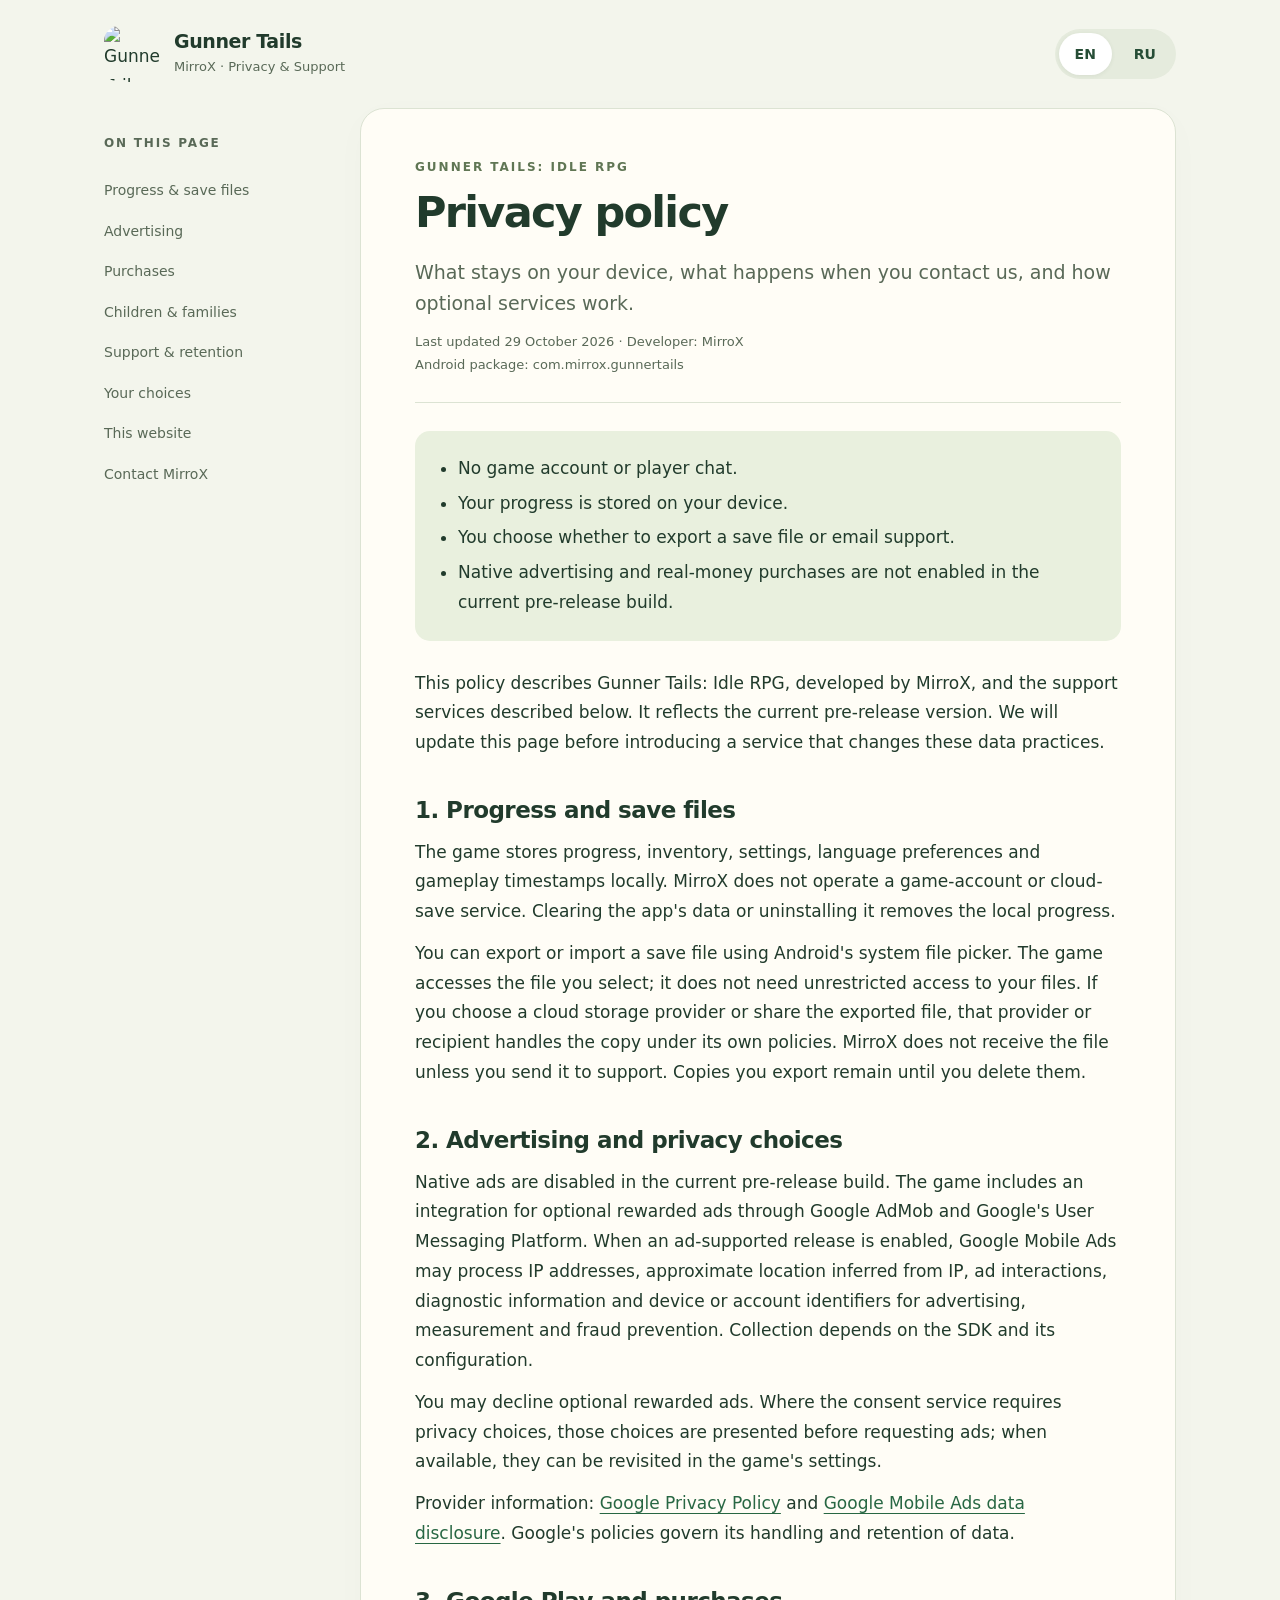
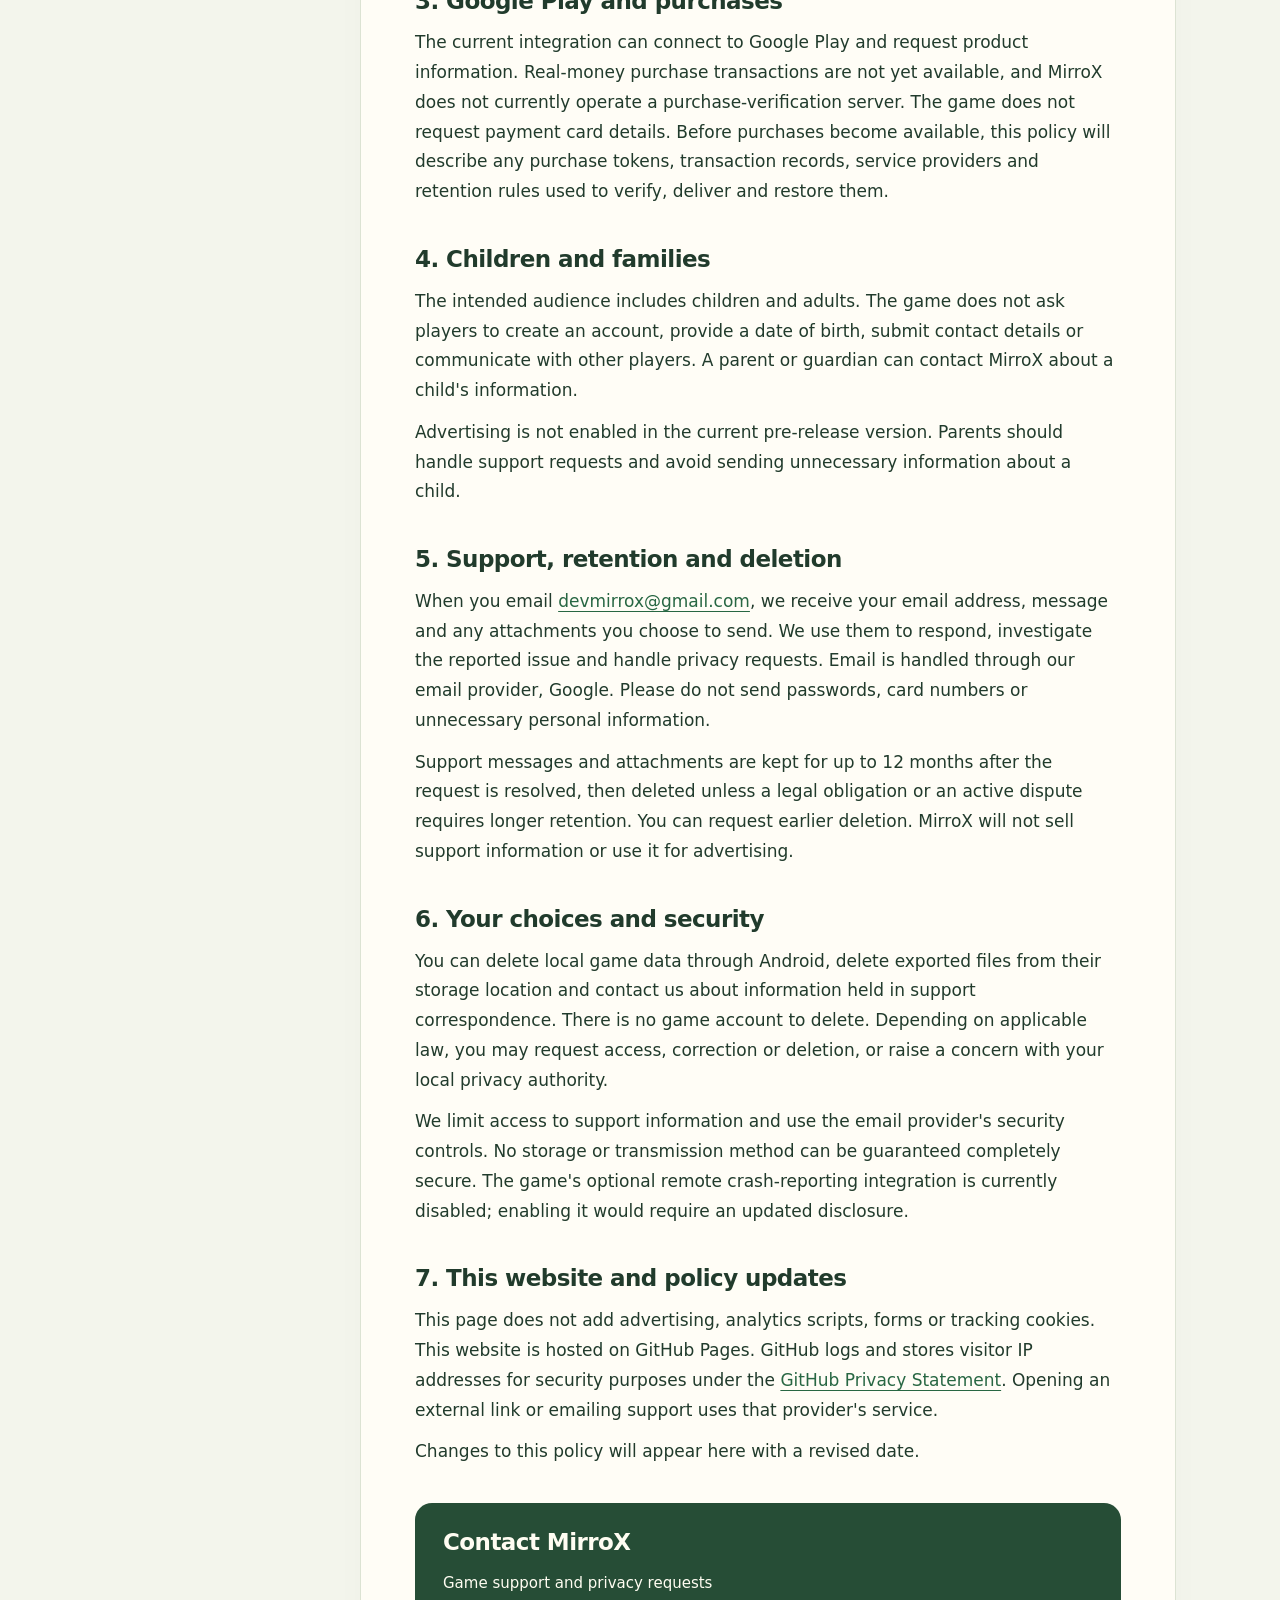
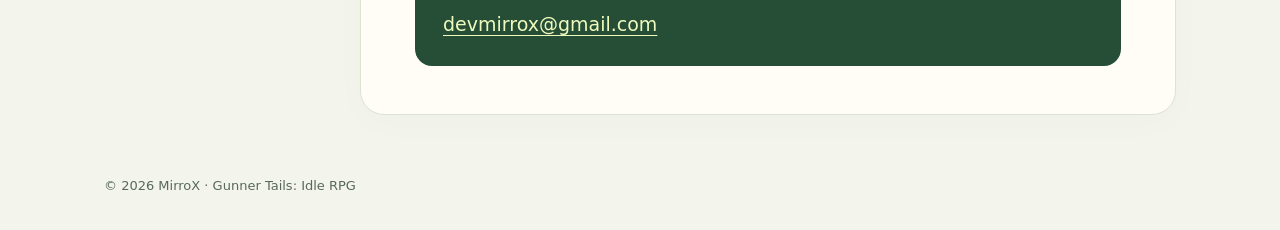
==== index.html @ 0af99afa "Publish privacy page: index.html" ====
<!doctype html>
<html lang="en">
<head>
<meta charset="utf-8"><meta name="viewport" content="width=device-width, initial-scale=1">
<meta name="description" content="Privacy information and support for Gunner Tails: Idle RPG by MirroX.">

<title>Gunner Tails — Privacy & Support</title>
<link rel="icon" href="assets/icon.png">
<style>
:root{color-scheme:light;--ink:#213b2c;--muted:#596957;--paper:#fffdf6;--line:#dce3d3;--green:#264d36;--accent:#e9f0de}*{box-sizing:border-box}html{scroll-behavior:smooth;scroll-padding-top:100px}body{margin:0;background:#f3f5ec;color:var(--ink);font:17px/1.75 system-ui,-apple-system,BlinkMacSystemFont,"Segoe UI",sans-serif}a{color:#286743;text-underline-offset:4px}a:hover{text-decoration-thickness:2px}button,a{touch-action:manipulation}a:focus-visible,button:focus-visible{outline:3px solid #849a3b;outline-offset:5px}.top{max-width:1120px;margin:auto;display:flex;align-items:center;justify-content:space-between;gap:20px;padding:26px 24px}.brand{display:flex;align-items:center;gap:14px;text-decoration:none;color:var(--ink)}.brand img{width:56px;height:56px;border-radius:15px}.brand strong{display:block;font-size:19px;line-height:1.3;letter-spacing:-.4px}.brand small{display:block;color:var(--muted);font-size:13px;margin-top:3px}.languages{display:flex;gap:6px;padding:4px;background:#e5ebdd;border-radius:28px}.languages button{border:0;background:transparent;padding:9px 16px;border-radius:24px;font:600 14px system-ui;color:var(--green);cursor:pointer;min-height:42px}.languages button[aria-pressed=true]{background:white;box-shadow:0 1px 4px #28432a13}.review{width:calc(100% - 48px);max-width:1072px;margin:0 auto 28px;background:#fff3d6;border:1px solid #eadcb3;padding:14px 20px;border-radius:12px;font-size:14px;color:#624d24}.shell{max-width:1120px;margin:0 auto;display:grid;grid-template-columns:220px minmax(0,1fr);gap:36px;padding:0 24px 60px}nav{position:sticky;top:28px;align-self:start;padding-top:25px}nav p{font-size:12px;font-weight:700;letter-spacing:1.8px;color:var(--muted);margin:0 0 16px}nav a{display:block;font-size:14px;text-decoration:none;padding:8px 0;color:var(--muted)}nav a:hover{color:var(--green)}article{background:var(--paper);border:1px solid var(--line);border-radius:24px;padding:48px 54px;box-shadow:0 8px 36px #24492b05}h1{font-size:43px;letter-spacing:-1.7px;line-height:1.13;margin:10px 0 20px;font-weight:740}h2{font-size:23px;letter-spacing:-.55px;line-height:1.3;margin:38px 0 12px}p{margin:12px 0}.eyebrow{color:#607654;font-size:12px;font-weight:750;letter-spacing:2px}.intro{font-size:19px;line-height:1.65;color:var(--muted)}.meta{font-size:13px;color:var(--muted);padding-bottom:25px;margin-bottom:28px;border-bottom:1px solid var(--line)}.summary{padding:18px 23px;border-radius:15px;background:var(--accent);margin:28px 0}.summary ul{padding-left:20px;margin:0}.summary li{margin:5px 0}.release{border-left:3px solid #9daa74;padding:3px 0 3px 18px;color:var(--muted);font-size:15px}ul{padding-left:23px}li{margin:8px 0}.contact{margin-top:36px;background:var(--green);color:#fffdf2;border-radius:17px;padding:25px 28px}.contact h2{color:inherit;margin:0 0 10px}.contact p{font-size:15px}.contact a{color:#effbbd;font-size:19px;overflow-wrap:anywhere}footer{max-width:1120px;margin:auto;padding:0 24px 32px;color:var(--muted);font-size:13px}section[hidden],article[hidden],nav[hidden]{display:none}.skip{position:absolute;top:-90px;left:12px;background:white;padding:12px;z-index:10}.skip:focus{top:12px}@media(max-width:800px){.shell{display:block;max-width:740px}.review{margin:0 24px 22px}nav{display:none}article{padding:35px 30px}h1{font-size:37px}.top{max-width:740px}}@media(max-width:450px){body{font-size:16px}.top{padding:18px;gap:8px}.brand img{width:46px;height:46px;border-radius:12px}.brand strong{font-size:16px}.brand small{font-size:11px}.languages button{padding:8px 11px}.review{margin:0 16px 18px;padding:12px 15px}.shell{padding:0 16px 32px}article{padding:28px 23px;border-radius:19px}h1{font-size:34px}.intro{font-size:17px}h2{font-size:21px}.summary{padding:15px 18px}.contact{padding:22px}.contact a{font-size:17px}}@media(max-width:450px){article[lang=ru] h1{font-size:clamp(22px,7vw,28px);letter-spacing:-1px}.review{width:calc(100% - 32px)}}@media(prefers-reduced-motion:reduce){html{scroll-behavior:auto}}
</style>
</head>
<body>
<a class="skip" href="#policy-en">Skip to privacy policy</a>
<header class="top"><a class="brand" href="#"><img src="assets/icon.png" alt="Gunner Tails raccoon" width="56" height="56"><span><strong>Gunner Tails</strong><small>MirroX · Privacy & Support</small></span></a><div class="languages" aria-label="Language"><button type="button" data-lang="en" aria-pressed="true">EN</button><button type="button" data-lang="ru" aria-pressed="false">RU</button></div></header>

<main class="shell">
<nav id="nav-en" aria-label="On this page"><p>ON THIS PAGE</p><a href="#progress-en">Progress & save files</a><a href="#ads-en">Advertising</a><a href="#purchases-en">Purchases</a><a href="#children-en">Children & families</a><a href="#support-en">Support & retention</a><a href="#choices-en">Your choices</a><a href="#website-en">This website</a><a href="#contact-en">Contact MirroX</a></nav>
<article id="policy-en" lang="en"><div class="eyebrow">GUNNER TAILS: IDLE RPG</div><h1>Privacy policy</h1><p class="intro">What stays on your device, what happens when you contact us, and how optional services work.</p><p class="meta">Last updated 29 October 2026 · Developer: MirroX<br>Android package: com.mirrox.gunnertails</p>
<div class="summary"><ul><li>No game account or player chat.</li><li>Your progress is stored on your device.</li><li>You choose whether to export a save file or email support.</li><li>Native advertising and real-money purchases are not enabled in the current pre-release build.</li></ul></div>
<p>This policy describes Gunner Tails: Idle RPG, developed by MirroX, and the support services described below. It reflects the current pre-release version. We will update this page before introducing a service that changes these data practices.</p>
<h2 id="progress-en">1. Progress and save files</h2><p>The game stores progress, inventory, settings, language preferences and gameplay timestamps locally. MirroX does not operate a game-account or cloud-save service. Clearing the app's data or uninstalling it removes the local progress.</p><p>You can export or import a save file using Android's system file picker. The game accesses the file you select; it does not need unrestricted access to your files. If you choose a cloud storage provider or share the exported file, that provider or recipient handles the copy under its own policies. MirroX does not receive the file unless you send it to support. Copies you export remain until you delete them.</p>
<h2 id="ads-en">2. Advertising and privacy choices</h2><p>Native ads are disabled in the current pre-release build. The game includes an integration for optional rewarded ads through Google AdMob and Google's User Messaging Platform. When an ad-supported release is enabled, Google Mobile Ads may process IP addresses, approximate location inferred from IP, ad interactions, diagnostic information and device or account identifiers for advertising, measurement and fraud prevention. Collection depends on the SDK and its configuration.</p><p>You may decline optional rewarded ads. Where the consent service requires privacy choices, those choices are presented before requesting ads; when available, they can be revisited in the game's settings.</p><p>Provider information: <a href="https://policies.google.com/privacy" rel="noopener">Google Privacy Policy</a> and <a href="https://developers.google.com/admob/android/privacy/play-data-disclosure" rel="noopener">Google Mobile Ads data disclosure</a>. Google's policies govern its handling and retention of data.</p>
<h2 id="purchases-en">3. Google Play and purchases</h2><p>The current integration can connect to Google Play and request product information. Real-money purchase transactions are not yet available, and MirroX does not currently operate a purchase-verification server. The game does not request payment card details. Before purchases become available, this policy will describe any purchase tokens, transaction records, service providers and retention rules used to verify, deliver and restore them.</p>
<h2 id="children-en">4. Children and families</h2><p>The intended audience includes children and adults. The game does not ask players to create an account, provide a date of birth, submit contact details or communicate with other players. A parent or guardian can contact MirroX about a child's information.</p><p>Advertising is not enabled in the current pre-release version. Parents should handle support requests and avoid sending unnecessary information about a child.</p>
<h2 id="support-en">5. Support, retention and deletion</h2><p>When you email <a href="mailto:devmirrox@gmail.com">devmirrox@gmail.com</a>, we receive your email address, message and any attachments you choose to send. We use them to respond, investigate the reported issue and handle privacy requests. Email is handled through our email provider, Google. Please do not send passwords, card numbers or unnecessary personal information.</p><p>Support messages and attachments are kept for up to 12 months after the request is resolved, then deleted unless a legal obligation or an active dispute requires longer retention. You can request earlier deletion. MirroX will not sell support information or use it for advertising.</p>
<h2 id="choices-en">6. Your choices and security</h2><p>You can delete local game data through Android, delete exported files from their storage location and contact us about information held in support correspondence. There is no game account to delete. Depending on applicable law, you may request access, correction or deletion, or raise a concern with your local privacy authority.</p><p>We limit access to support information and use the email provider's security controls. No storage or transmission method can be guaranteed completely secure. The game's optional remote crash-reporting integration is currently disabled; enabling it would require an updated disclosure.</p>
<h2 id="website-en">7. This website and policy updates</h2><p>This page does not add advertising, analytics scripts, forms or tracking cookies. This website is hosted on GitHub Pages. GitHub logs and stores visitor IP addresses for security purposes under the <a href="https://docs.github.com/en/site-policy/privacy-policies/github-general-privacy-statement">GitHub Privacy Statement</a>. Opening an external link or emailing support uses that provider's service.</p><p>Changes to this policy will appear here with a revised date.</p>
<div class="contact" id="contact-en"><h2>Contact MirroX</h2><p>Game support and privacy requests</p><a href="mailto:devmirrox@gmail.com">devmirrox@gmail.com</a></div></article>
<nav id="nav-ru" aria-label="На этой странице" hidden><p>НА ЭТОЙ СТРАНИЦЕ</p><a href="#progress-ru">Прогресс и файлы</a><a href="#ads-ru">Реклама</a><a href="#purchases-ru">Покупки</a><a href="#children-ru">Дети и семьи</a><a href="#support-ru">Обращения и хранение</a><a href="#choices-ru">Ваш выбор</a><a href="#website-ru">Этот сайт</a><a href="#contact-ru">Связаться с MirroX</a></nav>
<article id="policy-ru" lang="ru" hidden><div class="eyebrow">GUNNER TAILS: IDLE RPG</div><h1>Конфиденциальность</h1><p class="intro">Что остаётся на устройстве, как мы обрабатываем обращения и как работают дополнительные сервисы.</p><p class="meta">Обновлено 29 октября 2026 года · Разработчик: MirroX<br>Пакет Android: com.mirrox.gunnertails</p>
<div class="summary"><ul><li>В игре нет аккаунтов и чата между игроками.</li><li>Прогресс хранится на вашем устройстве.</li><li>Выгрузка сохранения и письмо в поддержку — ваш выбор.</li><li>В текущей предрелизной сборке настоящая реклама и покупки за деньги выключены.</li></ul></div>
<p>Эта политика описывает Gunner Tails: Idle RPG от MirroX и работу поддержки. Текст соответствует текущей предрелизной версии. Перед включением сервиса, меняющего обработку данных, мы обновим эту страницу.</p>
<h2 id="progress-ru">1. Прогресс и файлы сохранения</h2><p>Прогресс, инвентарь, настройки, язык и игровые отметки времени хранятся локально. У MirroX нет сервиса игровых аккаунтов или облачных сохранений. Очистка данных приложения или его удаление удаляет локальный прогресс.</p><p>Выгрузка и загрузка сохранения используют системный выбор файла Android. Игра получает доступ к выбранному файлу, а не ко всем файлам устройства. Если вы выберете облачное хранилище или отправите файл другому человеку, обработка этой копии зависит от выбранного сервиса или получателя. MirroX не получает файл, пока вы сами не пришлёте его в поддержку. Выгруженные копии остаются до их удаления вами.</p>
<h2 id="ads-ru">2. Реклама и настройки конфиденциальности</h2><p>Настоящая реклама в текущей предрелизной сборке выключена. В игру встроена интеграция добровольной рекламы за награды Google AdMob и сервиса согласия Google UMP. После включения рекламного выпуска Google Mobile Ads может обрабатывать IP-адрес, приблизительное местоположение по IP, взаимодействия с рекламой, диагностику и идентификаторы устройства или аккаунта для показа и измерения рекламы и противодействия мошенничеству. Состав данных зависит от SDK и его настроек.</p><p>От добровольного просмотра можно отказаться. Когда сервис согласия требует выбора, он предоставляется до запросов рекламы; доступные настройки можно повторно открыть в игре.</p><p>Подробности: <a href="https://policies.google.com/privacy">политика Google</a> и <a href="https://developers.google.com/admob/android/privacy/play-data-disclosure">сведения о данных Google Mobile Ads</a>. Google определяет собственные правила обработки и хранения.</p>
<h2 id="purchases-ru">3. Google Play и покупки</h2><p>Текущая интеграция может подключаться к Google Play и запрашивать сведения о товарах. Покупки за реальные деньги ещё недоступны; сервер проверки покупок MirroX сейчас не работает. Игра не запрашивает реквизиты банковской карты. До включения покупок политика будет дополнена сведениями о токенах, записях операций, поставщиках услуг и сроках хранения, необходимых для проверки, выдачи и восстановления покупок.</p>
<h2 id="children-ru">4. Дети и семьи</h2><p>Предполагаемая аудитория включает детей и взрослых. Игра не предлагает создать аккаунт, указать дату рождения или контакты и не позволяет общаться с другими игроками. Родитель или опекун может обратиться в MirroX по поводу данных ребёнка.</p><p>В текущей предрелизной версии реклама выключена. Обращаться в поддержку рекомендуется родителям, без лишних сведений о ребёнке.</p>
<h2 id="support-ru">5. Поддержка, хранение и удаление</h2><p>Когда вы пишете на <a href="mailto:devmirrox@gmail.com">devmirrox@gmail.com</a>, мы получаем адрес отправителя, сообщение и выбранные вами вложения. Они нужны для ответа, разбора проблемы и запросов о конфиденциальности. Почту обслуживает Google. Не присылайте пароли, номера карт и ненужные персональные данные.</p><p>Мы храним письма и вложения до 12 месяцев после решения вопроса, затем удаляем, если закон или действующий спор не требуют более длительного хранения. Можно запросить удаление раньше. MirroX не будет продавать данные обращений и использовать их для рекламы.</p>
<h2 id="choices-ru">6. Ваш выбор и безопасность</h2><p>Локальные данные можно удалить средствами Android, выгруженные файлы — из выбранного хранилища. По поводу сведений в переписке обращайтесь в поддержку. Игровых аккаунтов для удаления нет. В зависимости от применимого закона можно запросить доступ, исправление, удаление данных или обратиться в местный орган защиты данных.</p><p>Мы ограничиваем доступ к переписке поддержки и используем средства безопасности почтового провайдера. Полная безопасность хранения и передачи не может быть гарантирована. Интеграция удалённой диагностики сбоев сейчас выключена; перед её включением потребуется обновить сведения о данных.</p>
<h2 id="website-ru">7. Сайт и обновления политики</h2><p>На этой странице нет добавленных нами рекламных или аналитических скриптов, форм и отслеживающих cookies. Сайт размещён на GitHub Pages. GitHub регистрирует и хранит IP-адреса посетителей в целях безопасности согласно <a href="https://docs.github.com/en/site-policy/privacy-policies/github-general-privacy-statement">политике конфиденциальности GitHub</a>. Внешние ссылки и отправка письма используют сервис соответствующего поставщика.</p><p>Изменения политики будут опубликованы здесь с новой датой.</p>
<div class="contact" id="contact-ru"><h2>Связаться с MirroX</h2><p>Поддержка игры и запросы о конфиденциальности</p><a href="mailto:devmirrox@gmail.com">devmirrox@gmail.com</a></div></article>
</main><footer>© 2026 MirroX · Gunner Tails: Idle RPG</footer>
<script>
const langButtons=document.querySelectorAll('[data-lang]');
function language(lang){document.documentElement.lang=lang;for(const code of ['en','ru']){document.getElementById('policy-'+code).hidden=code!==lang;document.getElementById('nav-'+code).hidden=code!==lang;}langButtons.forEach(b=>b.setAttribute('aria-pressed',String(b.dataset.lang===lang)));const skip=document.querySelector('.skip');skip.href='#policy-'+lang;skip.textContent=lang==='ru'?'Перейти к политике':'Skip to privacy policy';}
langButtons.forEach(b=>b.addEventListener('click',()=>{language(b.dataset.lang);history.replaceState(null,'','#'+b.dataset.lang);}));const initialAnchor=location.hash.slice(1);if(initialAnchor==='ru'||initialAnchor.endsWith('-ru'))language('ru');const initialTarget=document.getElementById(initialAnchor);if(initialTarget)initialTarget.scrollIntoView();
</script>
</body></html>
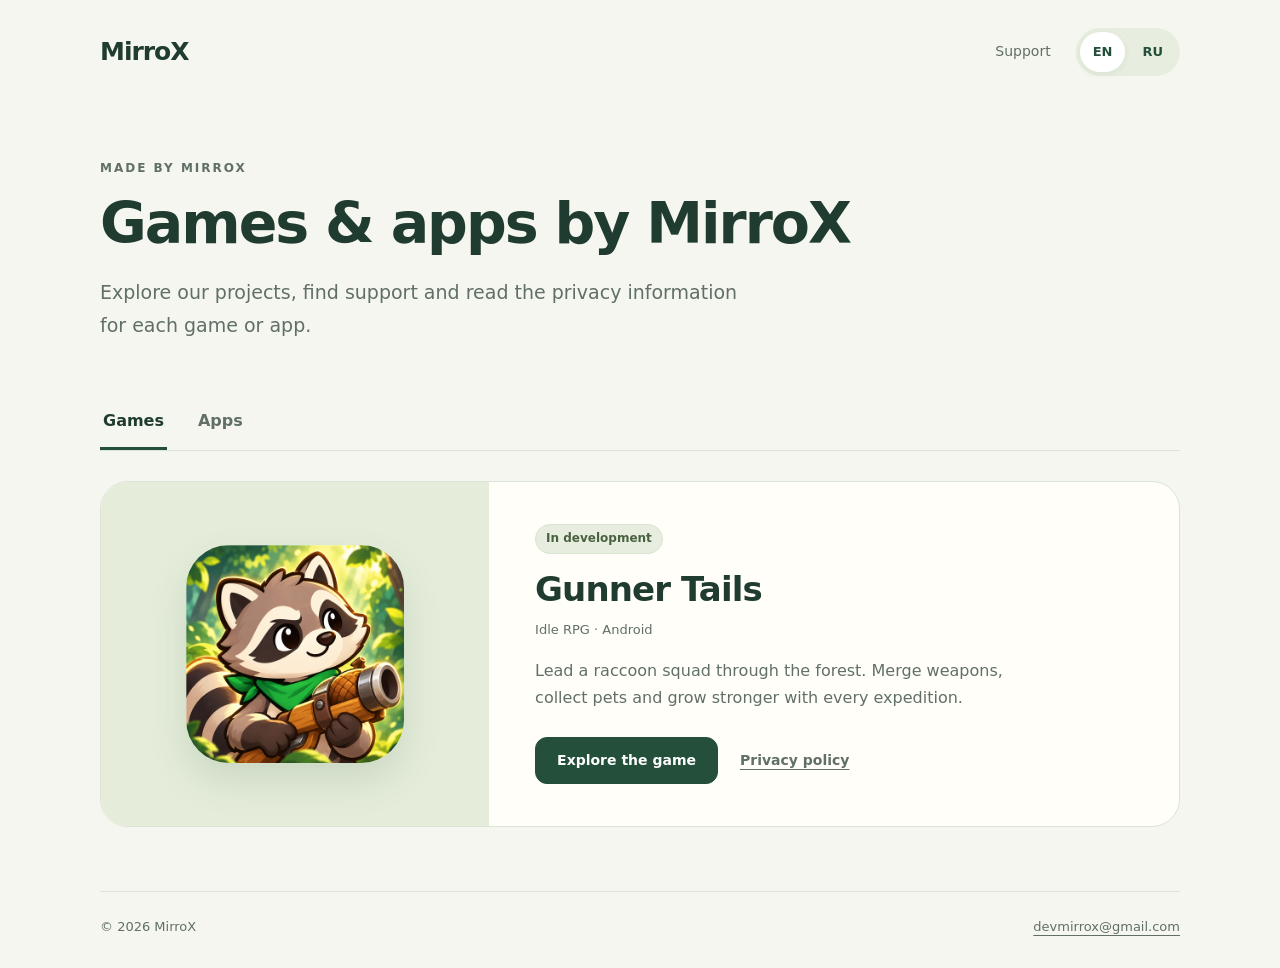
==== commit 7918b92e: "Add MirroX games and apps catalog with dedicated Gunner Tails privacy policy" ====
--- a/index.html
+++ b/index.html
@@ -1,48 +1,9 @@
 <!doctype html>
-<html lang="en">
-<head>
-<meta charset="utf-8"><meta name="viewport" content="width=device-width, initial-scale=1">
-<meta name="description" content="Privacy information and support for Gunner Tails: Idle RPG by MirroX.">
-
-<title>Gunner Tails — Privacy & Support</title>
-<link rel="icon" href="assets/icon.png">
-<style>
-:root{color-scheme:light;--ink:#213b2c;--muted:#596957;--paper:#fffdf6;--line:#dce3d3;--green:#264d36;--accent:#e9f0de}*{box-sizing:border-box}html{scroll-behavior:smooth;scroll-padding-top:100px}body{margin:0;background:#f3f5ec;color:var(--ink);font:17px/1.75 system-ui,-apple-system,BlinkMacSystemFont,"Segoe UI",sans-serif}a{color:#286743;text-underline-offset:4px}a:hover{text-decoration-thickness:2px}button,a{touch-action:manipulation}a:focus-visible,button:focus-visible{outline:3px solid #849a3b;outline-offset:5px}.top{max-width:1120px;margin:auto;display:flex;align-items:center;justify-content:space-between;gap:20px;padding:26px 24px}.brand{display:flex;align-items:center;gap:14px;text-decoration:none;color:var(--ink)}.brand img{width:56px;height:56px;border-radius:15px}.brand strong{display:block;font-size:19px;line-height:1.3;letter-spacing:-.4px}.brand small{display:block;color:var(--muted);font-size:13px;margin-top:3px}.languages{display:flex;gap:6px;padding:4px;background:#e5ebdd;border-radius:28px}.languages button{border:0;background:transparent;padding:9px 16px;border-radius:24px;font:600 14px system-ui;color:var(--green);cursor:pointer;min-height:42px}.languages button[aria-pressed=true]{background:white;box-shadow:0 1px 4px #28432a13}.review{width:calc(100% - 48px);max-width:1072px;margin:0 auto 28px;background:#fff3d6;border:1px solid #eadcb3;padding:14px 20px;border-radius:12px;font-size:14px;color:#624d24}.shell{max-width:1120px;margin:0 auto;display:grid;grid-template-columns:220px minmax(0,1fr);gap:36px;padding:0 24px 60px}nav{position:sticky;top:28px;align-self:start;padding-top:25px}nav p{font-size:12px;font-weight:700;letter-spacing:1.8px;color:var(--muted);margin:0 0 16px}nav a{display:block;font-size:14px;text-decoration:none;padding:8px 0;color:var(--muted)}nav a:hover{color:var(--green)}article{background:var(--paper);border:1px solid var(--line);border-radius:24px;padding:48px 54px;box-shadow:0 8px 36px #24492b05}h1{font-size:43px;letter-spacing:-1.7px;line-height:1.13;margin:10px 0 20px;font-weight:740}h2{font-size:23px;letter-spacing:-.55px;line-height:1.3;margin:38px 0 12px}p{margin:12px 0}.eyebrow{color:#607654;font-size:12px;font-weight:750;letter-spacing:2px}.intro{font-size:19px;line-height:1.65;color:var(--muted)}.meta{font-size:13px;color:var(--muted);padding-bottom:25px;margin-bottom:28px;border-bottom:1px solid var(--line)}.summary{padding:18px 23px;border-radius:15px;background:var(--accent);margin:28px 0}.summary ul{padding-left:20px;margin:0}.summary li{margin:5px 0}.release{border-left:3px solid #9daa74;padding:3px 0 3px 18px;color:var(--muted);font-size:15px}ul{padding-left:23px}li{margin:8px 0}.contact{margin-top:36px;background:var(--green);color:#fffdf2;border-radius:17px;padding:25px 28px}.contact h2{color:inherit;margin:0 0 10px}.contact p{font-size:15px}.contact a{color:#effbbd;font-size:19px;overflow-wrap:anywhere}footer{max-width:1120px;margin:auto;padding:0 24px 32px;color:var(--muted);font-size:13px}section[hidden],article[hidden],nav[hidden]{display:none}.skip{position:absolute;top:-90px;left:12px;background:white;padding:12px;z-index:10}.skip:focus{top:12px}@media(max-width:800px){.shell{display:block;max-width:740px}.review{margin:0 24px 22px}nav{display:none}article{padding:35px 30px}h1{font-size:37px}.top{max-width:740px}}@media(max-width:450px){body{font-size:16px}.top{padding:18px;gap:8px}.brand img{width:46px;height:46px;border-radius:12px}.brand strong{font-size:16px}.brand small{font-size:11px}.languages button{padding:8px 11px}.review{margin:0 16px 18px;padding:12px 15px}.shell{padding:0 16px 32px}article{padding:28px 23px;border-radius:19px}h1{font-size:34px}.intro{font-size:17px}h2{font-size:21px}.summary{padding:15px 18px}.contact{padding:22px}.contact a{font-size:17px}}@media(max-width:450px){article[lang=ru] h1{font-size:clamp(22px,7vw,28px);letter-spacing:-1px}.review{width:calc(100% - 32px)}}@media(prefers-reduced-motion:reduce){html{scroll-behavior:auto}}
-</style>
-</head>
-<body>
-<a class="skip" href="#policy-en">Skip to privacy policy</a>
-<header class="top"><a class="brand" href="#"><img src="assets/icon.png" alt="Gunner Tails raccoon" width="56" height="56"><span><strong>Gunner Tails</strong><small>MirroX · Privacy & Support</small></span></a><div class="languages" aria-label="Language"><button type="button" data-lang="en" aria-pressed="true">EN</button><button type="button" data-lang="ru" aria-pressed="false">RU</button></div></header>
-
-<main class="shell">
-<nav id="nav-en" aria-label="On this page"><p>ON THIS PAGE</p><a href="#progress-en">Progress & save files</a><a href="#ads-en">Advertising</a><a href="#purchases-en">Purchases</a><a href="#children-en">Children & families</a><a href="#support-en">Support & retention</a><a href="#choices-en">Your choices</a><a href="#website-en">This website</a><a href="#contact-en">Contact MirroX</a></nav>
-<article id="policy-en" lang="en"><div class="eyebrow">GUNNER TAILS: IDLE RPG</div><h1>Privacy policy</h1><p class="intro">What stays on your device, what happens when you contact us, and how optional services work.</p><p class="meta">Last updated 29 October 2026 · Developer: MirroX<br>Android package: com.mirrox.gunnertails</p>
-<div class="summary"><ul><li>No game account or player chat.</li><li>Your progress is stored on your device.</li><li>You choose whether to export a save file or email support.</li><li>Native advertising and real-money purchases are not enabled in the current pre-release build.</li></ul></div>
-<p>This policy describes Gunner Tails: Idle RPG, developed by MirroX, and the support services described below. It reflects the current pre-release version. We will update this page before introducing a service that changes these data practices.</p>
-<h2 id="progress-en">1. Progress and save files</h2><p>The game stores progress, inventory, settings, language preferences and gameplay timestamps locally. MirroX does not operate a game-account or cloud-save service. Clearing the app's data or uninstalling it removes the local progress.</p><p>You can export or import a save file using Android's system file picker. The game accesses the file you select; it does not need unrestricted access to your files. If you choose a cloud storage provider or share the exported file, that provider or recipient handles the copy under its own policies. MirroX does not receive the file unless you send it to support. Copies you export remain until you delete them.</p>
-<h2 id="ads-en">2. Advertising and privacy choices</h2><p>Native ads are disabled in the current pre-release build. The game includes an integration for optional rewarded ads through Google AdMob and Google's User Messaging Platform. When an ad-supported release is enabled, Google Mobile Ads may process IP addresses, approximate location inferred from IP, ad interactions, diagnostic information and device or account identifiers for advertising, measurement and fraud prevention. Collection depends on the SDK and its configuration.</p><p>You may decline optional rewarded ads. Where the consent service requires privacy choices, those choices are presented before requesting ads; when available, they can be revisited in the game's settings.</p><p>Provider information: <a href="https://policies.google.com/privacy" rel="noopener">Google Privacy Policy</a> and <a href="https://developers.google.com/admob/android/privacy/play-data-disclosure" rel="noopener">Google Mobile Ads data disclosure</a>. Google's policies govern its handling and retention of data.</p>
-<h2 id="purchases-en">3. Google Play and purchases</h2><p>The current integration can connect to Google Play and request product information. Real-money purchase transactions are not yet available, and MirroX does not currently operate a purchase-verification server. The game does not request payment card details. Before purchases become available, this policy will describe any purchase tokens, transaction records, service providers and retention rules used to verify, deliver and restore them.</p>
-<h2 id="children-en">4. Children and families</h2><p>The intended audience includes children and adults. The game does not ask players to create an account, provide a date of birth, submit contact details or communicate with other players. A parent or guardian can contact MirroX about a child's information.</p><p>Advertising is not enabled in the current pre-release version. Parents should handle support requests and avoid sending unnecessary information about a child.</p>
-<h2 id="support-en">5. Support, retention and deletion</h2><p>When you email <a href="mailto:devmirrox@gmail.com">devmirrox@gmail.com</a>, we receive your email address, message and any attachments you choose to send. We use them to respond, investigate the reported issue and handle privacy requests. Email is handled through our email provider, Google. Please do not send passwords, card numbers or unnecessary personal information.</p><p>Support messages and attachments are kept for up to 12 months after the request is resolved, then deleted unless a legal obligation or an active dispute requires longer retention. You can request earlier deletion. MirroX will not sell support information or use it for advertising.</p>
-<h2 id="choices-en">6. Your choices and security</h2><p>You can delete local game data through Android, delete exported files from their storage location and contact us about information held in support correspondence. There is no game account to delete. Depending on applicable law, you may request access, correction or deletion, or raise a concern with your local privacy authority.</p><p>We limit access to support information and use the email provider's security controls. No storage or transmission method can be guaranteed completely secure. The game's optional remote crash-reporting integration is currently disabled; enabling it would require an updated disclosure.</p>
-<h2 id="website-en">7. This website and policy updates</h2><p>This page does not add advertising, analytics scripts, forms or tracking cookies. This website is hosted on GitHub Pages. GitHub logs and stores visitor IP addresses for security purposes under the <a href="https://docs.github.com/en/site-policy/privacy-policies/github-general-privacy-statement">GitHub Privacy Statement</a>. Opening an external link or emailing support uses that provider's service.</p><p>Changes to this policy will appear here with a revised date.</p>
-<div class="contact" id="contact-en"><h2>Contact MirroX</h2><p>Game support and privacy requests</p><a href="mailto:devmirrox@gmail.com">devmirrox@gmail.com</a></div></article>
-<nav id="nav-ru" aria-label="На этой странице" hidden><p>НА ЭТОЙ СТРАНИЦЕ</p><a href="#progress-ru">Прогресс и файлы</a><a href="#ads-ru">Реклама</a><a href="#purchases-ru">Покупки</a><a href="#children-ru">Дети и семьи</a><a href="#support-ru">Обращения и хранение</a><a href="#choices-ru">Ваш выбор</a><a href="#website-ru">Этот сайт</a><a href="#contact-ru">Связаться с MirroX</a></nav>
-<article id="policy-ru" lang="ru" hidden><div class="eyebrow">GUNNER TAILS: IDLE RPG</div><h1>Конфиденциальность</h1><p class="intro">Что остаётся на устройстве, как мы обрабатываем обращения и как работают дополнительные сервисы.</p><p class="meta">Обновлено 29 октября 2026 года · Разработчик: MirroX<br>Пакет Android: com.mirrox.gunnertails</p>
-<div class="summary"><ul><li>В игре нет аккаунтов и чата между игроками.</li><li>Прогресс хранится на вашем устройстве.</li><li>Выгрузка сохранения и письмо в поддержку — ваш выбор.</li><li>В текущей предрелизной сборке настоящая реклама и покупки за деньги выключены.</li></ul></div>
-<p>Эта политика описывает Gunner Tails: Idle RPG от MirroX и работу поддержки. Текст соответствует текущей предрелизной версии. Перед включением сервиса, меняющего обработку данных, мы обновим эту страницу.</p>
-<h2 id="progress-ru">1. Прогресс и файлы сохранения</h2><p>Прогресс, инвентарь, настройки, язык и игровые отметки времени хранятся локально. У MirroX нет сервиса игровых аккаунтов или облачных сохранений. Очистка данных приложения или его удаление удаляет локальный прогресс.</p><p>Выгрузка и загрузка сохранения используют системный выбор файла Android. Игра получает доступ к выбранному файлу, а не ко всем файлам устройства. Если вы выберете облачное хранилище или отправите файл другому человеку, обработка этой копии зависит от выбранного сервиса или получателя. MirroX не получает файл, пока вы сами не пришлёте его в поддержку. Выгруженные копии остаются до их удаления вами.</p>
-<h2 id="ads-ru">2. Реклама и настройки конфиденциальности</h2><p>Настоящая реклама в текущей предрелизной сборке выключена. В игру встроена интеграция добровольной рекламы за награды Google AdMob и сервиса согласия Google UMP. После включения рекламного выпуска Google Mobile Ads может обрабатывать IP-адрес, приблизительное местоположение по IP, взаимодействия с рекламой, диагностику и идентификаторы устройства или аккаунта для показа и измерения рекламы и противодействия мошенничеству. Состав данных зависит от SDK и его настроек.</p><p>От добровольного просмотра можно отказаться. Когда сервис согласия требует выбора, он предоставляется до запросов рекламы; доступные настройки можно повторно открыть в игре.</p><p>Подробности: <a href="https://policies.google.com/privacy">политика Google</a> и <a href="https://developers.google.com/admob/android/privacy/play-data-disclosure">сведения о данных Google Mobile Ads</a>. Google определяет собственные правила обработки и хранения.</p>
-<h2 id="purchases-ru">3. Google Play и покупки</h2><p>Текущая интеграция может подключаться к Google Play и запрашивать сведения о товарах. Покупки за реальные деньги ещё недоступны; сервер проверки покупок MirroX сейчас не работает. Игра не запрашивает реквизиты банковской карты. До включения покупок политика будет дополнена сведениями о токенах, записях операций, поставщиках услуг и сроках хранения, необходимых для проверки, выдачи и восстановления покупок.</p>
-<h2 id="children-ru">4. Дети и семьи</h2><p>Предполагаемая аудитория включает детей и взрослых. Игра не предлагает создать аккаунт, указать дату рождения или контакты и не позволяет общаться с другими игроками. Родитель или опекун может обратиться в MirroX по поводу данных ребёнка.</p><p>В текущей предрелизной версии реклама выключена. Обращаться в поддержку рекомендуется родителям, без лишних сведений о ребёнке.</p>
-<h2 id="support-ru">5. Поддержка, хранение и удаление</h2><p>Когда вы пишете на <a href="mailto:devmirrox@gmail.com">devmirrox@gmail.com</a>, мы получаем адрес отправителя, сообщение и выбранные вами вложения. Они нужны для ответа, разбора проблемы и запросов о конфиденциальности. Почту обслуживает Google. Не присылайте пароли, номера карт и ненужные персональные данные.</p><p>Мы храним письма и вложения до 12 месяцев после решения вопроса, затем удаляем, если закон или действующий спор не требуют более длительного хранения. Можно запросить удаление раньше. MirroX не будет продавать данные обращений и использовать их для рекламы.</p>
-<h2 id="choices-ru">6. Ваш выбор и безопасность</h2><p>Локальные данные можно удалить средствами Android, выгруженные файлы — из выбранного хранилища. По поводу сведений в переписке обращайтесь в поддержку. Игровых аккаунтов для удаления нет. В зависимости от применимого закона можно запросить доступ, исправление, удаление данных или обратиться в местный орган защиты данных.</p><p>Мы ограничиваем доступ к переписке поддержки и используем средства безопасности почтового провайдера. Полная безопасность хранения и передачи не может быть гарантирована. Интеграция удалённой диагностики сбоев сейчас выключена; перед её включением потребуется обновить сведения о данных.</p>
-<h2 id="website-ru">7. Сайт и обновления политики</h2><p>На этой странице нет добавленных нами рекламных или аналитических скриптов, форм и отслеживающих cookies. Сайт размещён на GitHub Pages. GitHub регистрирует и хранит IP-адреса посетителей в целях безопасности согласно <a href="https://docs.github.com/en/site-policy/privacy-policies/github-general-privacy-statement">политике конфиденциальности GitHub</a>. Внешние ссылки и отправка письма используют сервис соответствующего поставщика.</p><p>Изменения политики будут опубликованы здесь с новой датой.</p>
-<div class="contact" id="contact-ru"><h2>Связаться с MirroX</h2><p>Поддержка игры и запросы о конфиденциальности</p><a href="mailto:devmirrox@gmail.com">devmirrox@gmail.com</a></div></article>
-</main><footer>© 2026 MirroX · Gunner Tails: Idle RPG</footer>
-<script>
-const langButtons=document.querySelectorAll('[data-lang]');
-function language(lang){document.documentElement.lang=lang;for(const code of ['en','ru']){document.getElementById('policy-'+code).hidden=code!==lang;document.getElementById('nav-'+code).hidden=code!==lang;}langButtons.forEach(b=>b.setAttribute('aria-pressed',String(b.dataset.lang===lang)));const skip=document.querySelector('.skip');skip.href='#policy-'+lang;skip.textContent=lang==='ru'?'Перейти к политике':'Skip to privacy policy';}
-langButtons.forEach(b=>b.addEventListener('click',()=>{language(b.dataset.lang);history.replaceState(null,'','#'+b.dataset.lang);}));const initialAnchor=location.hash.slice(1);if(initialAnchor==='ru'||initialAnchor.endsWith('-ru'))language('ru');const initialTarget=document.getElementById(initialAnchor);if(initialTarget)initialTarget.scrollIntoView();
-</script>
-</body></html>+<html lang="en"><head><meta charset="utf-8"><meta name="viewport" content="width=device-width, initial-scale=1"><meta name="description" content="Games and apps by MirroX. Explore Gunner Tails, find support and read privacy information."><title>MirroX — Games & Apps</title><link rel="stylesheet" href="assets/site.css"></head>
+<body data-page="home"><a class="skip" href="#main" data-en="Skip to content" data-ru="Перейти к содержимому">Skip to content</a>
+<header class="top"><a class="wordmark" href="./" data-local>MirroX</a><div class="header-right"><a class="header-link" href="mailto:devmirrox@gmail.com" data-en="Support" data-ru="Поддержка">Support</a><div class="languages" aria-label="Language"><button type="button" data-lang="en" aria-pressed="true">EN</button><button type="button" data-lang="ru" aria-pressed="false">RU</button></div></div></header>
+<main id="main" class="wrap"><section class="hero"><p class="eyebrow" data-en="Made by MirroX" data-ru="От MirroX">Made by MirroX</p><h1 data-en="Games & apps by MirroX" data-ru="Игры и приложения MirroX">Games & apps by MirroX</h1><p class="lead" data-en="Explore our projects, find support and read the privacy information for each game or app." data-ru="Знакомьтесь с нашими проектами, обращайтесь в поддержку и находите политику конфиденциальности нужной игры или приложения.">Explore our projects, find support and read the privacy information for each game or app.</p></section>
+<div class="tabs" role="tablist" aria-label="Projects"><button id="tab-games" role="tab" data-tab="games" aria-selected="true" aria-controls="games" data-en="Games" data-ru="Игры">Games</button><button id="tab-apps" role="tab" data-tab="apps" aria-selected="false" aria-controls="apps" tabindex="-1" data-en="Apps" data-ru="Приложения">Apps</button></div>
+<section class="panel" id="games" role="tabpanel" aria-labelledby="tab-games"><article class="game-card"><div class="game-art"><img src="assets/icon.png" width="512" height="512" alt="Gunner Tails"></div><div class="game-copy"><span class="status" data-en="In development" data-ru="В разработке">In development</span><h2>Gunner Tails</h2><p class="genre">Idle RPG · Android</p><p data-en="Lead a raccoon squad through the forest. Merge weapons, collect pets and grow stronger with every expedition." data-ru="Проведите отряд енотов через лес. Объединяйте оружие, собирайте питомцев и становитесь сильнее с каждой экспедицией.">Lead a raccoon squad through the forest. Merge weapons, collect pets and grow stronger with every expedition.</p><div class="actions"><a class="button" href="games/gunner-tails/" data-local data-en="Explore the game" data-ru="Об игре">Explore the game</a><a class="text-link" href="games/gunner-tails/privacy/" data-local data-en="Privacy policy" data-ru="Конфиденциальность">Privacy policy</a></div></div></article></section>
+<section class="panel" id="apps" role="tabpanel" aria-labelledby="tab-apps" hidden><div class="empty"><p class="eyebrow" data-en="MirroX Apps" data-ru="Приложения MirroX">MirroX Apps</p><h2 data-en="A place for what's next" data-ru="Место для новых проектов">A place for what's next</h2><p data-en="No apps have been announced yet. Future apps and their support information will appear here." data-ru="Приложения пока не представлены. Здесь появятся новые проекты и информация об их поддержке.">No apps have been announced yet. Future apps and their support information will appear here.</p></div></section>
+</main><footer><span>© 2026 MirroX</span><a href="mailto:devmirrox@gmail.com">devmirrox@gmail.com</a></footer><script src="assets/site.js" defer></script></body></html>
--- a/assets/site.css
+++ b/assets/site.css
@@ -0,0 +1 @@
+:root{color-scheme:light;--paper:#f5f6ef;--surface:#fffef9;--ink:#203c30;--muted:#617066;--line:#dbe3d7;--green:#244f3b;--pale:#e7eedf;--accent:#d8e8ba}*{box-sizing:border-box}body{margin:0;background:var(--paper);color:var(--ink);font:16px/1.65 system-ui,-apple-system,BlinkMacSystemFont,"Segoe UI",sans-serif}a{color:inherit;text-underline-offset:4px}button{font:inherit}a,button{touch-action:manipulation}button{cursor:pointer}a:focus-visible,button:focus-visible{outline:3px solid #799747;outline-offset:5px}img{max-width:100%;height:auto;display:block}header,.wrap,footer{width:min(1080px,calc(100% - 48px));margin:auto}.top{display:flex;align-items:center;justify-content:space-between;gap:22px;padding:28px 0}.wordmark{font-size:25px;font-weight:800;letter-spacing:-1px;text-decoration:none}.header-right{display:flex;align-items:center;gap:25px}.header-link{font-size:14px;color:var(--muted);text-decoration:none}.languages{display:flex;gap:4px;padding:4px;background:var(--pale);border-radius:30px}.languages button{border:0;background:transparent;color:var(--green);padding:8px 13px;font-size:13px;font-weight:700;border-radius:24px;min-height:40px}.languages button[aria-pressed=true]{background:white;box-shadow:0 2px 7px #1f3e2510}.hero{padding:55px 0 38px;max-width:760px}.eyebrow{margin:0 0 14px;font-size:12px;letter-spacing:2px;font-weight:750;color:var(--muted);text-transform:uppercase}h1{font-size:clamp(35px,5vw,57px);line-height:1.08;letter-spacing:-2px;margin:0 0 22px;font-weight:760}h2{line-height:1.2;letter-spacing:-.9px}p{margin:0 0 16px}.lead{font-size:19px;line-height:1.7;color:var(--muted);max-width:660px}.tabs{display:flex;gap:28px;border-bottom:1px solid var(--line);margin-bottom:30px}.tabs button{background:none;border:0;border-bottom:3px solid transparent;padding:13px 3px;color:var(--muted);font-weight:650;font-size:16px;min-height:50px}.tabs button[aria-selected=true]{color:var(--ink);border-color:var(--green)}[hidden]{display:none!important}.panel{animation:appear .2s ease-out}.game-card{display:grid;grid-template-columns:36% 1fr;background:var(--surface);border:1px solid var(--line);border-radius:28px;overflow:hidden}.game-art{padding:40px;background:#e5edda;display:flex;align-items:center;justify-content:center;min-height:330px}.game-art img{width:218px;border-radius:43px;box-shadow:0 18px 38px #204c3021}.game-copy{padding:42px 46px}.status{display:inline-block;background:var(--pale);color:#49613f;border:1px solid #d9e3cf;padding:4px 10px;border-radius:20px;font-size:12px;font-weight:650}.game-copy h2{font-size:34px;margin:15px 0 9px}.game-copy .genre{font-size:13px;color:var(--muted);margin-bottom:18px}.game-copy>p{max-width:480px;color:var(--muted)}.actions{display:flex;align-items:center;gap:22px;flex-wrap:wrap;margin-top:26px}.button{display:inline-flex;justify-content:center;align-items:center;min-height:47px;padding:11px 21px;background:var(--green);color:white;border:1px solid var(--green);border-radius:12px;font-weight:650;text-decoration:none;font-size:14px;transition:transform .15s,background .15s}.button:hover{background:#306449}.button:active{transform:scale(.98)}.text-link{font-size:14px;font-weight:550;color:var(--muted)}.empty{background:var(--surface);border:1px solid var(--line);border-radius:26px;min-height:260px;padding:55px;text-align:center;display:flex;align-items:center;justify-content:center;flex-direction:column}.empty h2{font-size:28px;margin:0 0 15px}.empty p{max-width:450px;color:var(--muted)}.section-note{font-size:13px;color:var(--muted);margin-top:19px}footer{border-top:1px solid var(--line);margin-top:64px;padding:24px 0 30px;display:flex;justify-content:space-between;align-items:center;gap:20px;font-size:13px;color:var(--muted)}footer a{overflow-wrap:anywhere}.subnav{display:flex;gap:24px}.subnav a{font-size:14px;text-decoration:none;color:var(--muted)}.subnav a[aria-current=page]{color:var(--ink);font-weight:700}.breadcrumb{display:inline-block;margin:25px 0 26px;font-size:14px;color:var(--muted);text-decoration:none}.game-hero{display:grid;grid-template-columns:172px 1fr;gap:35px;align-items:center;padding:24px 0 48px}.game-hero>.icon{width:172px;border-radius:35px;box-shadow:0 16px 35px #204c301a}.game-hero h1{font-size:clamp(38px,5vw,57px);margin:15px 0}.game-hero .lead{max-width:690px;font-size:18px}.features{display:grid;grid-template-columns:repeat(3,minmax(0,1fr));gap:32px;border-top:1px solid var(--line);padding:30px 0 40px}.features h2{font-size:19px;margin:0 0 10px;letter-spacing:-.4px}.features p{font-size:15px;color:var(--muted)}.media-section{padding:20px 0 15px}.section-heading{font-size:28px;margin:0 0 10px}.screenshots{display:grid;grid-template-columns:repeat(2,minmax(0,250px));gap:23px;justify-content:center;background:var(--pale);padding:36px;border-radius:26px;margin-top:25px}.screenshots img{width:100%;height:auto;border:1px solid #bac5b0;border-radius:16px;box-shadow:0 8px 26px #213b2c19}.support-box{display:flex;align-items:center;justify-content:space-between;gap:25px;margin-top:30px;padding:28px 32px;background:var(--surface);border:1px solid var(--line);border-radius:20px}.support-box h2{font-size:22px;margin:0 0 7px}.support-box p{color:var(--muted);font-size:14px;margin:0}.support-box a{overflow-wrap:anywhere}.skip{position:absolute;left:16px;top:-90px;padding:10px;background:white;z-index:4}.skip:focus{top:10px}@keyframes appear{from{opacity:0;transform:translateY(5px)}to{opacity:1;transform:none}}@media(max-width:760px){.hero{padding-top:35px}.game-card{grid-template-columns:1fr}.game-art{min-height:240px;padding:30px}.game-art img{width:170px;border-radius:34px}.game-copy{padding:30px}.game-copy h2{font-size:30px}.game-hero{grid-template-columns:118px 1fr;gap:22px;align-items:start}.game-hero>.icon{width:118px;border-radius:25px}.game-hero h1{font-size:38px}.features{gap:22px}.support-box{align-items:flex-start;flex-direction:column}.subnav{gap:16px}.header-right{gap:18px}.header-link{display:none}}@media(max-width:480px){header,.wrap,footer{width:calc(100% - 32px)}.top{padding:20px 0}.hero{padding:28px 0 25px}h1{font-size:39px;letter-spacing:-1.4px}.lead{font-size:17px}.game-copy{padding:26px}.game-art{min-height:220px}.game-art img{width:158px;border-radius:31px}.actions{gap:17px}.game-hero{grid-template-columns:1fr;padding-top:5px;gap:22px}.game-hero>.icon{width:108px;border-radius:23px}.game-hero h1{font-size:39px}.features{grid-template-columns:1fr;gap:18px;padding-bottom:25px}.features p{margin-bottom:0}.screenshots{padding:17px;gap:12px;border-radius:18px}.screenshots img{border-radius:10px}.empty{padding:38px 24px}.empty h2{font-size:25px}.support-box{padding:24px}footer{align-items:flex-start;flex-direction:column;gap:7px;margin-top:45px}.subnav{display:none}}@media(prefers-reduced-motion:reduce){*,*:before,*:after{animation:none!important;transition:none!important;scroll-behavior:auto!important}}
